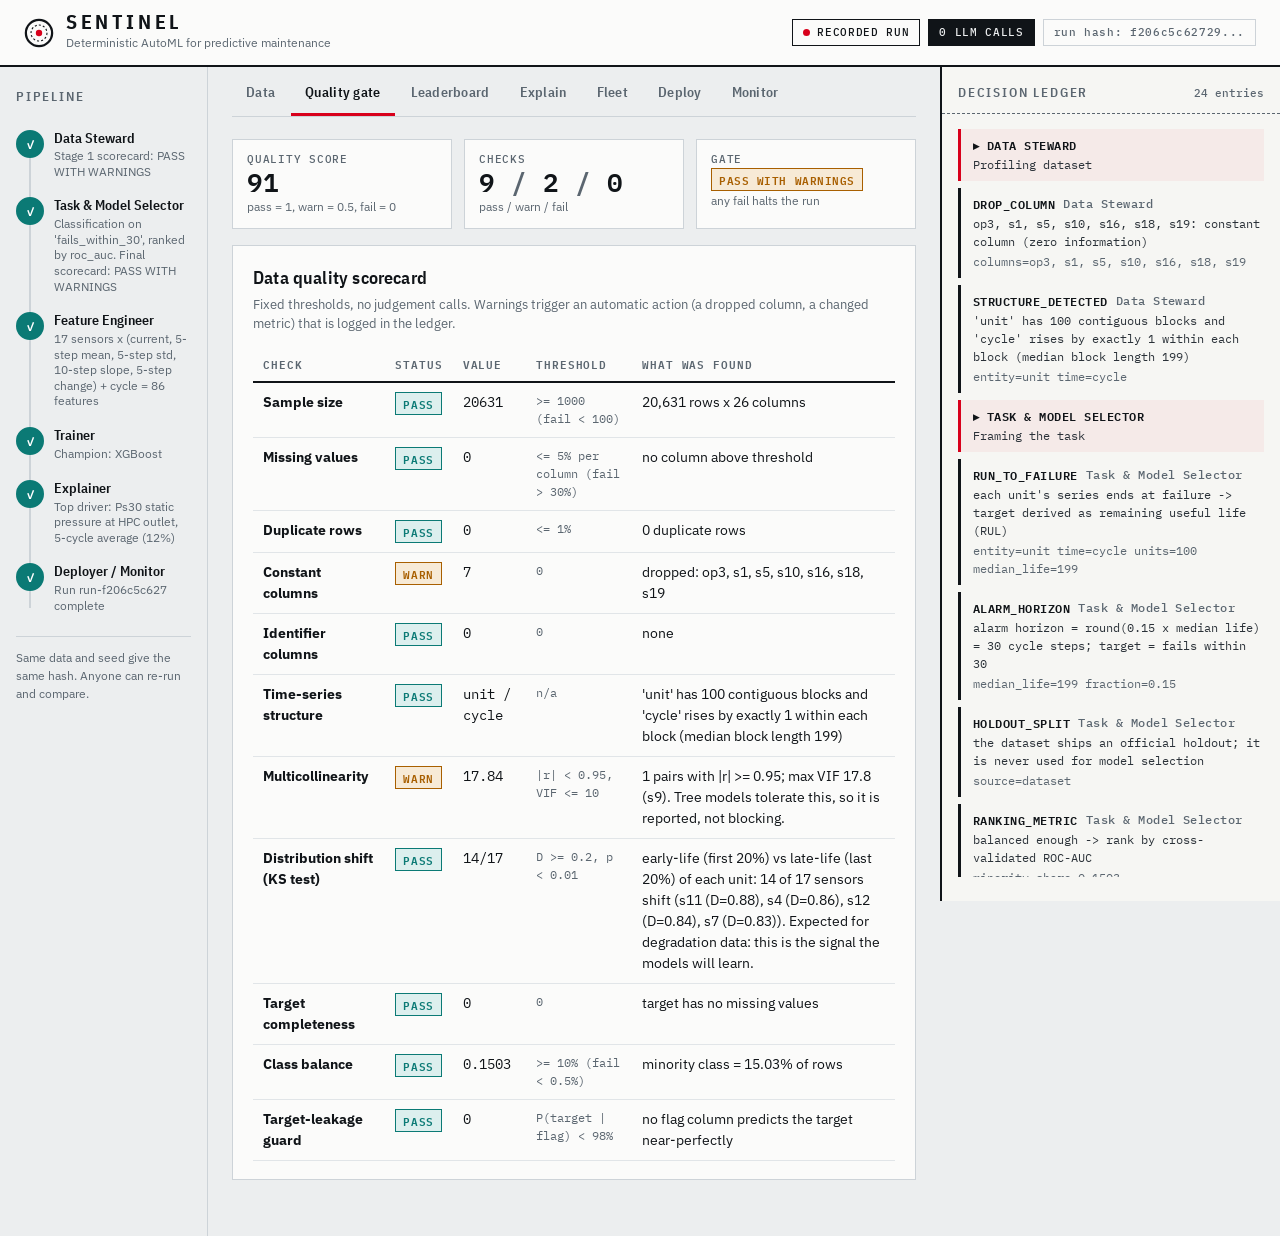
==== docs/demo/index.html @ 11d9ca3c "Sentinel: deterministic AutoML + MLOps for predictive maintenance Six-node LangGraph pipeline (data " ====
<!doctype html>
<html lang="en">
<head>
<meta charset="utf-8">
<meta name="viewport" content="width=device-width, initial-scale=1">
<title>Sentinel: deterministic AutoML for predictive maintenance</title>
<meta name="description" content="Upload sensor data, get a quality scorecard, a cross-validated leaderboard, Tree-SHAP explanations and a deployable model service. No language model in the decision path.">
<link rel="icon" href="data:image/svg+xml,%3Csvg xmlns='http://www.w3.org/2000/svg' viewBox='0 0 32 32'%3E%3Ccircle cx='16' cy='16' r='14' fill='none' stroke='%23101418' stroke-width='3'/%3E%3Ccircle cx='16' cy='16' r='5' fill='%23d8001b'/%3E%3C/svg%3E">
<link rel="preconnect" href="https://fonts.googleapis.com">
<link rel="preconnect" href="https://fonts.gstatic.com" crossorigin>
<link href="https://fonts.googleapis.com/css2?family=IBM+Plex+Mono:wght@400;500;600&family=IBM+Plex+Sans+Condensed:wght@500;600;700&family=IBM+Plex+Sans:wght@400;500;600&display=swap" rel="stylesheet">
<link rel="stylesheet" href="app.css">
</head>
<body>
<header class="top">
  <div class="brand">
    <svg viewBox="0 0 32 32" width="30" height="30" aria-hidden="true"><circle cx="16" cy="16" r="14" fill="none" stroke="currentColor" stroke-width="2.4"/><circle cx="16" cy="16" r="8.5" fill="none" stroke="currentColor" stroke-width="1.2" stroke-dasharray="2.2 2.2"/><circle cx="16" cy="16" r="3.4" fill="#d8001b"/></svg>
    <div><b>SENTINEL</b><span>Deterministic AutoML for predictive maintenance</span></div>
  </div>
  <div class="badges">
    <span class="badge" id="modeBadge">...</span>
    <span class="badge zero" title="Every decision is a rule, a statistical test or a cross-validated metric">0 LLM CALLS</span>
    <span class="badge hash" id="hashBadge" title="Hash of the data, thresholds, decision log and leaderboard">run hash: none yet</span>
  </div>
</header>

<div class="shell">
  <nav class="rail" aria-label="Pipeline">
    <h2>Pipeline</h2>
    <ol id="stations"></ol>
    <div class="rail-note">Same data and seed give the same hash. Anyone can re-run and compare.</div>
  </nav>

  <main class="work">
    <div class="tabs" id="tabs" role="tablist"></div>
    <section id="view" class="view" aria-live="polite"></section>
  </main>

  <aside class="ledger" aria-label="Decision ledger">
    <div class="ledger-head"><h2>Decision ledger</h2><span id="ledgerCount">0 entries</span></div>
    <div class="tape" id="tape"><p class="empty">Every rule the pipeline applies is written here as it fires. Start a run to see it.</p></div>
  </aside>
</div>
<script src="app.js" type="module"></script>
</body>
</html>
---- docs/demo/app.css ----
:root {
  --paper: #eceeef;
  --panel: #fbfbfa;
  --ink: #101418;
  --steel: #5b6670;
  --rule: #cdd3d8;
  --rule-soft: #e1e5e8;
  --red: #d8001b;
  --red-soft: #fbe3e6;
  --teal: #0b7a75;
  --teal-soft: #dcefee;
  --amber: #a85f00;
  --amber-soft: #f7ead6;
  --sans: "IBM Plex Sans", system-ui, -apple-system, "Segoe UI", sans-serif;
  --cond: "IBM Plex Sans Condensed", "IBM Plex Sans", system-ui, sans-serif;
  --mono: "IBM Plex Mono", ui-monospace, "SFMono-Regular", Menlo, Consolas, monospace;
}
* { box-sizing: border-box; }
html, body { margin: 0; background: var(--paper); color: var(--ink); font: 14px/1.5 var(--sans); }
body { min-height: 100vh; }
h1, h2, h3 { font-family: var(--cond); font-weight: 600; margin: 0; letter-spacing: .01em; }
button { font: inherit; cursor: pointer; }
:focus-visible { outline: 2px solid var(--ink); outline-offset: 2px; }
.mono { font-family: var(--mono); }
.num { font-family: var(--mono); font-variant-numeric: tabular-nums; }

/* ---------- header ---------- */
.top { display: flex; justify-content: space-between; align-items: center; gap: 16px; padding: 12px 24px; border-bottom: 2px solid var(--ink); background: var(--panel); flex-wrap: wrap; }
.brand { display: flex; align-items: center; gap: 12px; }
.brand b { font: 700 20px/1 var(--cond); letter-spacing: .18em; display: block; }
.brand span { font-size: 12px; color: var(--steel); }
.badges { display: flex; gap: 8px; flex-wrap: wrap; }
.badge { font: 500 11px/1 var(--mono); letter-spacing: .06em; padding: 7px 10px; border: 1px solid var(--ink); text-transform: uppercase; background: var(--panel); }
.badge.zero { background: var(--ink); color: var(--paper); }
.badge.hash { border-color: var(--rule); color: var(--steel); text-transform: none; }
.badge.live::before { content: ""; display: inline-block; width: 7px; height: 7px; background: var(--teal); border-radius: 50%; margin-right: 7px; }
.badge.rec::before { content: ""; display: inline-block; width: 7px; height: 7px; background: var(--red); border-radius: 50%; margin-right: 7px; }

/* ---------- shell ---------- */
.shell { display: grid; grid-template-columns: 208px minmax(0, 1fr) 340px; gap: 0; min-height: calc(100vh - 66px); }
.rail { border-right: 1px solid var(--rule); padding: 20px 16px; background: var(--paper); }
.rail h2, .ledger h2 { font-size: 13px; letter-spacing: .14em; text-transform: uppercase; color: var(--steel); font-weight: 600; }
#stations { list-style: none; margin: 14px 0; padding: 0; position: relative; }
#stations::before { content: ""; position: absolute; left: 13px; top: 14px; bottom: 14px; width: 2px; background: var(--rule); }
.st { position: relative; display: grid; grid-template-columns: 28px 1fr; gap: 10px; padding: 9px 0; align-items: start; }
.st .dot { width: 28px; height: 28px; border-radius: 50%; border: 2px solid var(--rule); background: var(--paper); display: grid; place-items: center; font: 600 12px var(--mono); color: var(--steel); z-index: 1; }
.st b { display: block; font: 600 14px/1.2 var(--cond); }
.st small { display: block; color: var(--steel); font-size: 12px; line-height: 1.3; margin-top: 2px; min-height: 16px; }
.st.running .dot { border-color: var(--ink); color: var(--ink); background: #fff; animation: pulse 1.1s infinite; }
.st.done .dot { border-color: var(--teal); background: var(--teal); color: #fff; }
.st.halt .dot { border-color: var(--red); background: var(--red); color: #fff; }
@keyframes pulse { 50% { box-shadow: 0 0 0 5px rgba(16,20,24,.12); } }
.rail-note { font-size: 12px; color: var(--steel); border-top: 1px solid var(--rule); padding-top: 12px; }

.work { min-width: 0; padding: 0 24px 40px; background: var(--paper); }
.tabs { display: flex; gap: 2px; border-bottom: 1px solid var(--rule); position: sticky; top: 0; background: var(--paper); z-index: 5; overflow-x: auto; }
.tab { border: 0; background: none; padding: 16px 14px 12px; font: 600 14px var(--cond); color: var(--steel); border-bottom: 3px solid transparent; white-space: nowrap; letter-spacing: .02em; }
.tab[aria-selected="true"] { color: var(--ink); border-bottom-color: var(--red); }
.tab:disabled { opacity: .38; cursor: not-allowed; }
.view { padding-top: 22px; }

/* ---------- primitives ---------- */
.card { background: var(--panel); border: 1px solid var(--rule); padding: 18px 20px; margin-bottom: 16px; }
.card h3 { font-size: 18px; margin-bottom: 4px; }
.sub { color: var(--steel); font-size: 13px; margin: 0 0 12px; max-width: 78ch; }
.grid2 { display: grid; grid-template-columns: repeat(auto-fit, minmax(330px, 1fr)); gap: 16px; }
.btn { border: 2px solid var(--ink); background: var(--ink); color: var(--paper); padding: 9px 16px; font: 600 14px var(--cond); letter-spacing: .04em; text-transform: uppercase; }
.btn:hover { background: #000; }
.btn.ghost { background: transparent; color: var(--ink); }
.btn.ghost:hover { background: var(--ink); color: var(--paper); }
.btn:disabled { opacity: .45; cursor: not-allowed; }
.pill { display: inline-block; font: 600 11px/1 var(--mono); letter-spacing: .05em; padding: 5px 7px; text-transform: uppercase; border: 1px solid; }
.pill.pass, .pill.OK, .pill.STABLE { color: var(--teal); background: var(--teal-soft); border-color: var(--teal); }
.pill.warn, .pill.WATCH { color: var(--amber); background: var(--amber-soft); border-color: var(--amber); }
.pill.fail, .pill.ALERT, .pill.RETRAIN { color: #fff; background: var(--red); border-color: var(--red); }
.pill.info { color: var(--steel); border-color: var(--rule); }
table { border-collapse: collapse; width: 100%; }
th { text-align: left; font: 600 11px var(--mono); letter-spacing: .08em; text-transform: uppercase; color: var(--steel); padding: 8px 10px; border-bottom: 2px solid var(--ink); white-space: nowrap; }
td { padding: 9px 10px; border-bottom: 1px solid var(--rule-soft); vertical-align: top; }
table.mid td { vertical-align: middle; }
tr.clickable { cursor: pointer; }
tr.clickable:hover td { background: #fff; }
tr.sel td { background: #fff; box-shadow: inset 3px 0 0 var(--red); }
.kpis { display: grid; grid-template-columns: repeat(auto-fit, minmax(150px, 1fr)); gap: 12px; margin-bottom: 16px; }
.kpi { background: var(--panel); border: 1px solid var(--rule); padding: 12px 14px; }
.kpi label { display: block; font: 500 11px var(--mono); letter-spacing: .07em; text-transform: uppercase; color: var(--steel); }
.kpi b { font: 600 26px/1.2 var(--mono); }
.kpi small { color: var(--steel); display: block; }
.empty { color: var(--steel); }
.bar { height: 10px; background: var(--rule-soft); position: relative; }
.bar > i { position: absolute; left: 0; top: 0; bottom: 0; background: var(--ink); }
.note { border-left: 3px solid var(--ink); background: #fff; padding: 10px 14px; font-size: 13px; margin: 12px 0; }
code, .code { font-family: var(--mono); font-size: 12.5px; background: #fff; border: 1px solid var(--rule); padding: 1px 5px; }
pre.code { padding: 12px 14px; overflow: auto; white-space: pre; }
.row { display: flex; gap: 12px; align-items: center; flex-wrap: wrap; }
select, input[type=text], input[type=file] { font: inherit; padding: 8px 10px; border: 1px solid var(--ink); background: #fff; }
input[type=range] { accent-color: var(--red); width: 220px; }

/* dataset cards */
.ds { display: grid; grid-template-columns: repeat(auto-fit, minmax(280px, 1fr)); gap: 14px; }
.dsc { background: var(--panel); border: 2px solid var(--rule); padding: 16px; text-align: left; display: block; width: 100%; }
.dsc[aria-pressed="true"] { border-color: var(--ink); box-shadow: 6px 6px 0 var(--ink); }
.dsc h3 { font-size: 18px; margin-bottom: 6px; }
.dsc p { margin: 0 0 10px; color: var(--steel); font-size: 13px; }
.dsc .meta { font: 500 12px var(--mono); color: var(--ink); }

/* ledger */
.ledger { border-left: 2px solid var(--ink); background: #f6f6f3; padding: 16px 0 24px; display: flex; flex-direction: column; max-height: calc(100vh - 66px); position: sticky; top: 0; align-self: start; }
.ledger-head { display: flex; justify-content: space-between; align-items: baseline; padding: 0 16px 10px; border-bottom: 1px dashed var(--steel); }
.ledger-head span { font: 500 11px var(--mono); color: var(--steel); }
.tape { overflow-y: auto; padding: 8px 16px; font: 400 12px/1.5 var(--mono); }
.tape .empty { font-family: var(--sans); font-size: 13px; }
.entry { padding: 7px 0 7px 12px; border-left: 3px solid var(--ink); margin: 7px 0; animation: feed .25s ease-out; }
.entry .tag { display: flex; gap: 8px; align-items: center; font-weight: 600; letter-spacing: .04em; }
.entry .tag i { font-style: normal; color: var(--steel); font-weight: 500; }
.entry .why { color: #2a3138; margin-top: 2px; word-break: break-word; }
.entry.node { border-left-color: var(--red); background: rgba(216,0,27,.05); }
@keyframes feed { from { opacity: 0; transform: translateY(-4px); } }

/* fleet + explanation */
.split { display: grid; grid-template-columns: minmax(300px, 420px) minmax(0, 1fr); gap: 16px; align-items: start; }
.sentence { font: 500 15px/1.55 var(--sans); border-left: 4px solid var(--red); padding: 4px 0 4px 14px; margin: 8px 0 14px; }
.sentence.ok { border-left-color: var(--teal); }
.wf { display: grid; grid-template-columns: minmax(140px, 1.3fr) 1.5fr 54px; gap: 6px 10px; align-items: center; font-size: 12.5px; }
.wf .axis { position: relative; height: 16px; background: linear-gradient(90deg, transparent calc(50% - 1px), var(--steel) calc(50% - 1px), var(--steel) calc(50% + 1px), transparent calc(50% + 1px)); }
.wf .axis i { position: absolute; top: 2px; bottom: 2px; }
.wf .axis i.up { background: var(--red); left: 50%; }
.wf .axis i.dn { background: var(--teal); right: 50%; }
svg text { font-family: var(--mono); font-size: 10px; fill: var(--steel); }
.legend { font-size: 12px; color: var(--steel); }
.spark-grid { display: grid; grid-template-columns: repeat(auto-fit, minmax(180px, 1fr)); gap: 10px; }
.spark b { font: 500 11px var(--sans); display: block; margin-bottom: 2px; }

@media (max-width: 1180px) {
  .shell { grid-template-columns: 180px minmax(0, 1fr); }
  .ledger { grid-column: 1 / -1; position: static; max-height: 420px; border-left: 0; border-top: 2px solid var(--ink); }
}
@media (max-width: 760px) {
  .shell { grid-template-columns: 1fr; }
  .rail { border-right: 0; border-bottom: 1px solid var(--rule); }
  #stations { display: grid; grid-template-columns: repeat(2, 1fr); gap: 0 12px; }
  #stations::before { display: none; }
  .work { padding: 0 16px 32px; }
  .top { padding: 12px 16px; }
  .split { grid-template-columns: 1fr; }
}
@media (prefers-reduced-motion: reduce) { * { animation: none !important; transition: none !important; } }
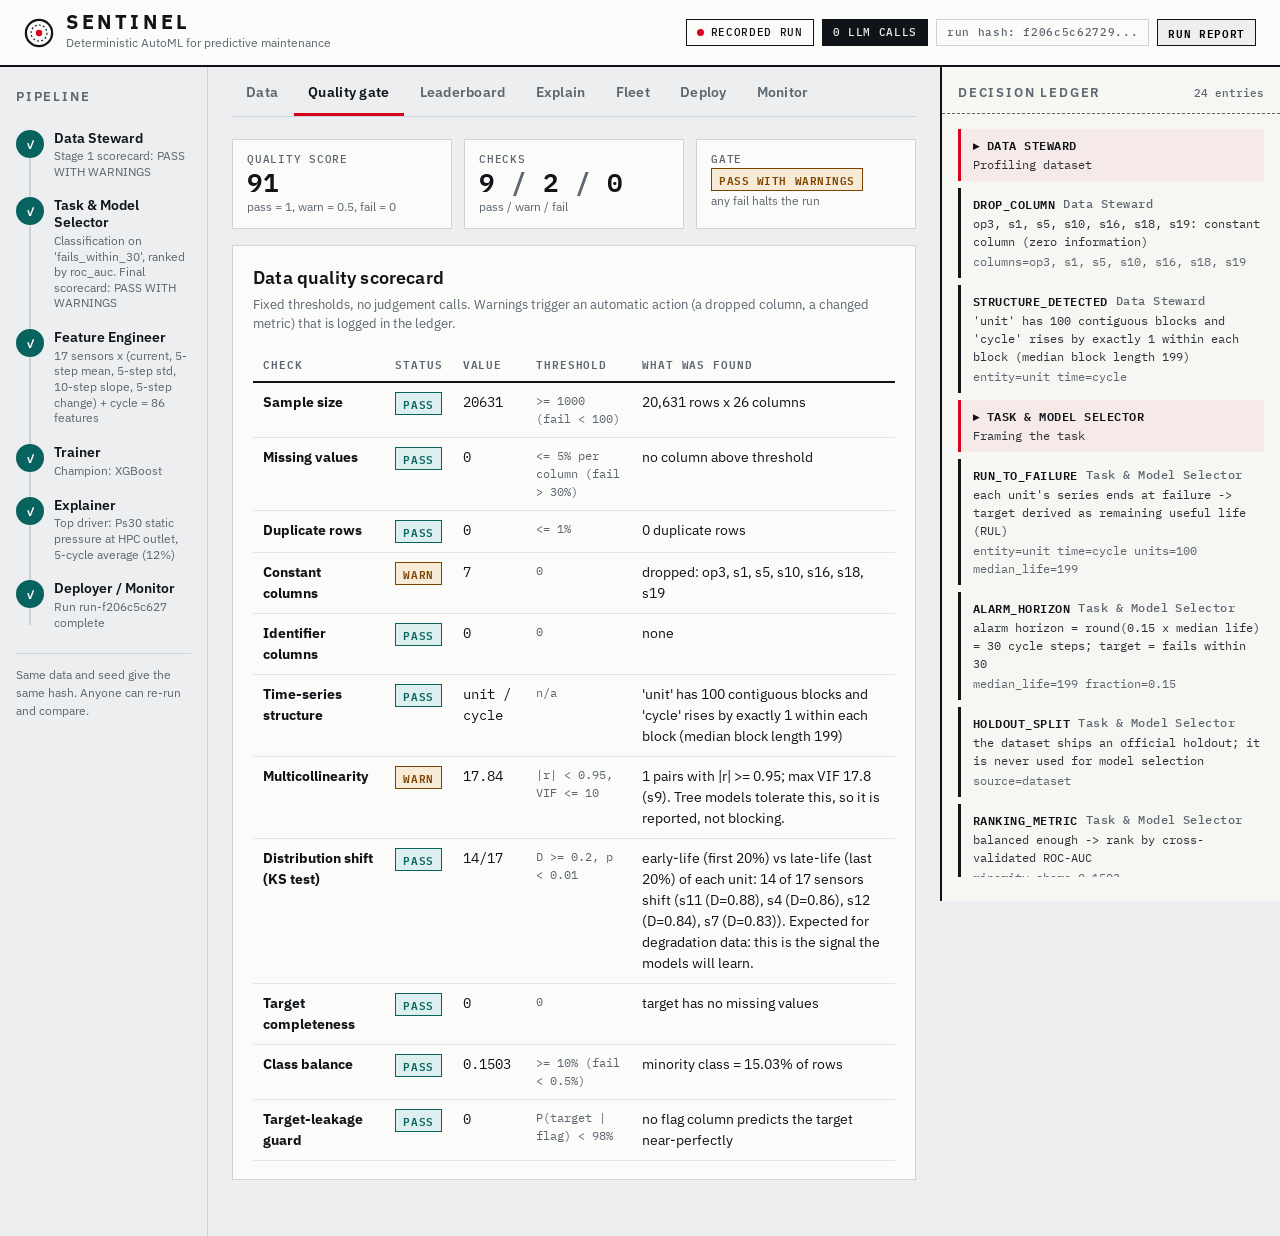
==== commit 0e34aa34: "Polish pass: brand assets, offline fonts, upload and path hardening, run report, community files Ant" ====
--- a/docs/demo/index.html
+++ b/docs/demo/index.html
@@ -5,10 +5,12 @@
 <meta name="viewport" content="width=device-width, initial-scale=1">
 <title>Sentinel: deterministic AutoML for predictive maintenance</title>
 <meta name="description" content="Upload sensor data, get a quality scorecard, a cross-validated leaderboard, Tree-SHAP explanations and a deployable model service. No language model in the decision path.">
-<link rel="icon" href="data:image/svg+xml,%3Csvg xmlns='http://www.w3.org/2000/svg' viewBox='0 0 32 32'%3E%3Ccircle cx='16' cy='16' r='14' fill='none' stroke='%23101418' stroke-width='3'/%3E%3Ccircle cx='16' cy='16' r='5' fill='%23d8001b'/%3E%3C/svg%3E">
-<link rel="preconnect" href="https://fonts.googleapis.com">
-<link rel="preconnect" href="https://fonts.gstatic.com" crossorigin>
-<link href="https://fonts.googleapis.com/css2?family=IBM+Plex+Mono:wght@400;500;600&family=IBM+Plex+Sans+Condensed:wght@500;600;700&family=IBM+Plex+Sans:wght@400;500;600&display=swap" rel="stylesheet">
+<link rel="icon" type="image/svg+xml" href="logo_mark.svg">
+<link rel="icon" type="image/png" sizes="32x32" href="favicon-32.png">
+<link rel="icon" type="image/png" sizes="16x16" href="favicon-16.png">
+<link rel="apple-touch-icon" sizes="180x180" href="apple-touch-icon.png">
+<meta name="theme-color" content="#eceeef">
+<link rel="stylesheet" href="fonts/fonts.css">
 <link rel="stylesheet" href="app.css">
 </head>
 <body>
@@ -21,6 +23,7 @@
     <span class="badge" id="modeBadge">...</span>
     <span class="badge zero" title="Every decision is a rule, a statistical test or a cross-validated metric">0 LLM CALLS</span>
     <span class="badge hash" id="hashBadge" title="Hash of the data, thresholds, decision log and leaderboard">run hash: none yet</span>
+    <button class="badge" id="btnExportCert" style="cursor:pointer;border-color:var(--ink);background:var(--paper);font-weight:600" title="Open a printable report of this run: data, scorecard, leaderboard, run hash">Run report</button>
   </div>
 </header>
 
--- a/docs/demo/fonts/fonts.css
+++ b/docs/demo/fonts/fonts.css
@@ -0,0 +1,53 @@
+@font-face {
+  font-family: 'IBM Plex Mono';
+  font-style: normal;
+  font-weight: 400;
+  font-display: swap;
+  src: url("-F63fjptAgt5VM-kVkqdyU8n5ig.ttf.woff2") format('truetype');
+}
+@font-face {
+  font-family: 'IBM Plex Mono';
+  font-style: normal;
+  font-weight: 500;
+  font-display: swap;
+  src: url("-F6qfjptAgt5VM-kVkqdyU8n3twJ8lc.ttf.woff2") format('truetype');
+}
+@font-face {
+  font-family: 'IBM Plex Mono';
+  font-style: normal;
+  font-weight: 600;
+  font-display: swap;
+  src: url("-F6qfjptAgt5VM-kVkqdyU8n3vAO8lc.ttf.woff2") format('truetype');
+}
+@font-face {
+  font-family: 'IBM Plex Sans';
+  font-style: normal;
+  font-weight: 400;
+  font-stretch: normal;
+  font-display: swap;
+  src: url("zYXGKVElMYYaJe8bpLHnCwDKr932-G7dytD-Dmu1swZSAXcomDVmadSD6llzAA.ttf.woff2") format('truetype');
+}
+@font-face {
+  font-family: 'IBM Plex Sans';
+  font-style: normal;
+  font-weight: 500;
+  font-stretch: normal;
+  font-display: swap;
+  src: url("zYXGKVElMYYaJe8bpLHnCwDKr932-G7dytD-Dmu1swZSAXcomDVmadSD2FlzAA.ttf.woff2") format('truetype');
+}
+@font-face {
+  font-family: 'IBM Plex Sans';
+  font-style: normal;
+  font-weight: 600;
+  font-stretch: normal;
+  font-display: swap;
+  src: url("zYXGKVElMYYaJe8bpLHnCwDKr932-G7dytD-Dmu1swZSAXcomDVmadSDNF5zAA.ttf.woff2") format('truetype');
+}
+@font-face {
+  font-family: 'IBM Plex Sans';
+  font-style: normal;
+  font-weight: 700;
+  font-stretch: normal;
+  font-display: swap;
+  src: url("zYXGKVElMYYaJe8bpLHnCwDKr932-G7dytD-Dmu1swZSAXcomDVmadSDDV5zAA.ttf.woff2") format('truetype');
+}
--- a/docs/demo/app.css
+++ b/docs/demo/app.css
@@ -7,9 +7,9 @@
   --rule-soft: #e1e5e8;
   --red: #d8001b;
   --red-soft: #fbe3e6;
-  --teal: #0b7a75;
+  --teal: #08635f;
   --teal-soft: #dcefee;
-  --amber: #a85f00;
+  --amber: #7c4400;
   --amber-soft: #f7ead6;
   --sans: "IBM Plex Sans", system-ui, -apple-system, "Segoe UI", sans-serif;
   --cond: "IBM Plex Sans Condensed", "IBM Plex Sans", system-ui, sans-serif;
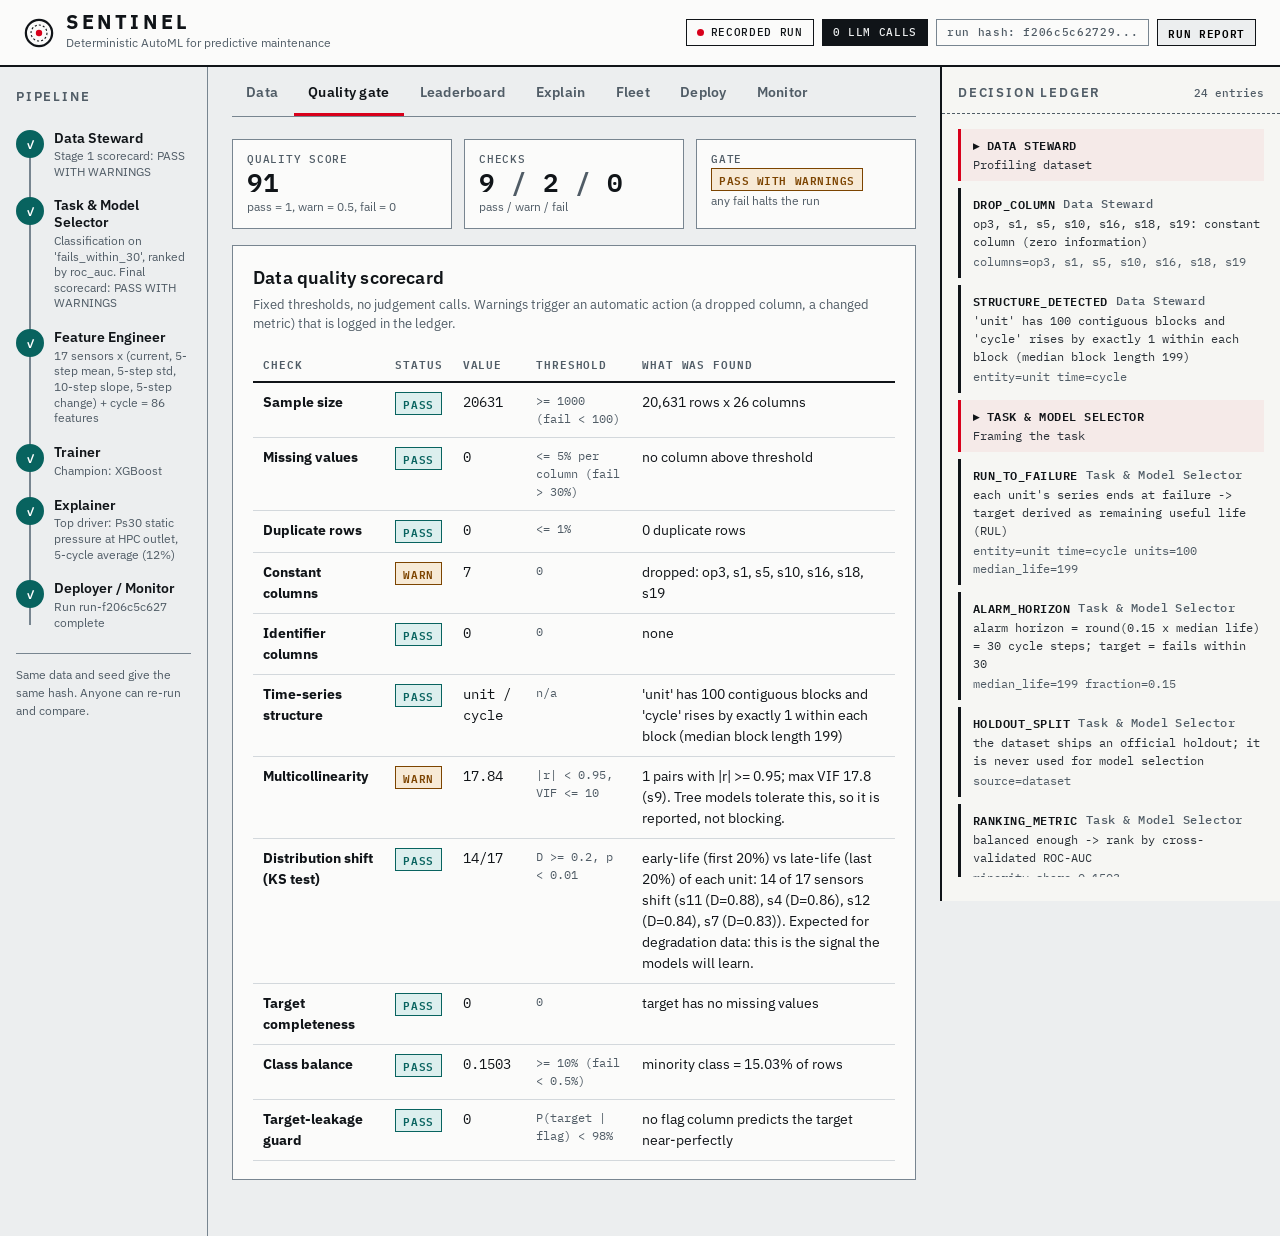
==== commit 55995686: "feat: complete Pass 2 evidence-first hardening, multi-dataset support, and accessibility" ====
--- a/docs/demo/index.html
+++ b/docs/demo/index.html
@@ -36,12 +36,13 @@
 
   <main class="work">
     <div class="tabs" id="tabs" role="tablist"></div>
-    <section id="view" class="view" aria-live="polite"></section>
+    <section id="view" class="view"></section>
   </main>
 
   <aside class="ledger" aria-label="Decision ledger">
     <div class="ledger-head"><h2>Decision ledger</h2><span id="ledgerCount">0 entries</span></div>
-    <div class="tape" id="tape"><p class="empty">Every rule the pipeline applies is written here as it fires. Start a run to see it.</p></div>
+    <div class="tape" id="tape" role="log" aria-live="polite" aria-relevant="additions"><p class="empty">Every rule the pipeline applies is written here as it fires. Start a run to see it.</p></div>
+
   </aside>
 </div>
 <script src="app.js" type="module"></script>
--- a/docs/demo/fonts/fonts.css
+++ b/docs/demo/fonts/fonts.css
@@ -3,21 +3,21 @@
   font-style: normal;
   font-weight: 400;
   font-display: swap;
-  src: url("-F63fjptAgt5VM-kVkqdyU8n5ig.ttf.woff2") format('truetype');
+  src: url("-F63fjptAgt5VM-kVkqdyU8n5ig.ttf.woff2") format('woff2');
 }
 @font-face {
   font-family: 'IBM Plex Mono';
   font-style: normal;
   font-weight: 500;
   font-display: swap;
-  src: url("-F6qfjptAgt5VM-kVkqdyU8n3twJ8lc.ttf.woff2") format('truetype');
+  src: url("-F6qfjptAgt5VM-kVkqdyU8n3twJ8lc.ttf.woff2") format('woff2');
 }
 @font-face {
   font-family: 'IBM Plex Mono';
   font-style: normal;
   font-weight: 600;
   font-display: swap;
-  src: url("-F6qfjptAgt5VM-kVkqdyU8n3vAO8lc.ttf.woff2") format('truetype');
+  src: url("-F6qfjptAgt5VM-kVkqdyU8n3vAO8lc.ttf.woff2") format('woff2');
 }
 @font-face {
   font-family: 'IBM Plex Sans';
@@ -25,7 +25,7 @@
   font-weight: 400;
   font-stretch: normal;
   font-display: swap;
-  src: url("zYXGKVElMYYaJe8bpLHnCwDKr932-G7dytD-Dmu1swZSAXcomDVmadSD6llzAA.ttf.woff2") format('truetype');
+  src: url("zYXGKVElMYYaJe8bpLHnCwDKr932-G7dytD-Dmu1swZSAXcomDVmadSD6llzAA.ttf.woff2") format('woff2');
 }
 @font-face {
   font-family: 'IBM Plex Sans';
@@ -33,7 +33,7 @@
   font-weight: 500;
   font-stretch: normal;
   font-display: swap;
-  src: url("zYXGKVElMYYaJe8bpLHnCwDKr932-G7dytD-Dmu1swZSAXcomDVmadSD2FlzAA.ttf.woff2") format('truetype');
+  src: url("zYXGKVElMYYaJe8bpLHnCwDKr932-G7dytD-Dmu1swZSAXcomDVmadSD2FlzAA.ttf.woff2") format('woff2');
 }
 @font-face {
   font-family: 'IBM Plex Sans';
@@ -41,7 +41,7 @@
   font-weight: 600;
   font-stretch: normal;
   font-display: swap;
-  src: url("zYXGKVElMYYaJe8bpLHnCwDKr932-G7dytD-Dmu1swZSAXcomDVmadSDNF5zAA.ttf.woff2") format('truetype');
+  src: url("zYXGKVElMYYaJe8bpLHnCwDKr932-G7dytD-Dmu1swZSAXcomDVmadSDNF5zAA.ttf.woff2") format('woff2');
 }
 @font-face {
   font-family: 'IBM Plex Sans';
@@ -49,5 +49,5 @@
   font-weight: 700;
   font-stretch: normal;
   font-display: swap;
-  src: url("zYXGKVElMYYaJe8bpLHnCwDKr932-G7dytD-Dmu1swZSAXcomDVmadSDDV5zAA.ttf.woff2") format('truetype');
+  src: url("zYXGKVElMYYaJe8bpLHnCwDKr932-G7dytD-Dmu1swZSAXcomDVmadSDDV5zAA.ttf.woff2") format('woff2');
 }
--- a/docs/demo/app.css
+++ b/docs/demo/app.css
@@ -2,10 +2,11 @@
   --paper: #eceeef;
   --panel: #fbfbfa;
   --ink: #101418;
-  --steel: #5b6670;
-  --rule: #cdd3d8;
-  --rule-soft: #e1e5e8;
+  --steel: #505c66;
+  --rule: #788590;
+  --rule-soft: #d3d8dc;
   --red: #d8001b;
+
   --red-soft: #fbe3e6;
   --teal: #08635f;
   --teal-soft: #dcefee;
@@ -95,6 +96,9 @@
 .row { display: flex; gap: 12px; align-items: center; flex-wrap: wrap; }
 select, input[type=text], input[type=file] { font: inherit; padding: 8px 10px; border: 1px solid var(--ink); background: #fff; }
 input[type=range] { accent-color: var(--red); width: 220px; }
+input[type=range].sim-slider { min-height: 28px; cursor: pointer; }
+.table-wrap { overflow-x: auto; -webkit-overflow-scrolling: touch; width: 100%; margin-bottom: 8px; }
+
 
 /* dataset cards */
 .ds { display: grid; grid-template-columns: repeat(auto-fit, minmax(280px, 1fr)); gap: 14px; }
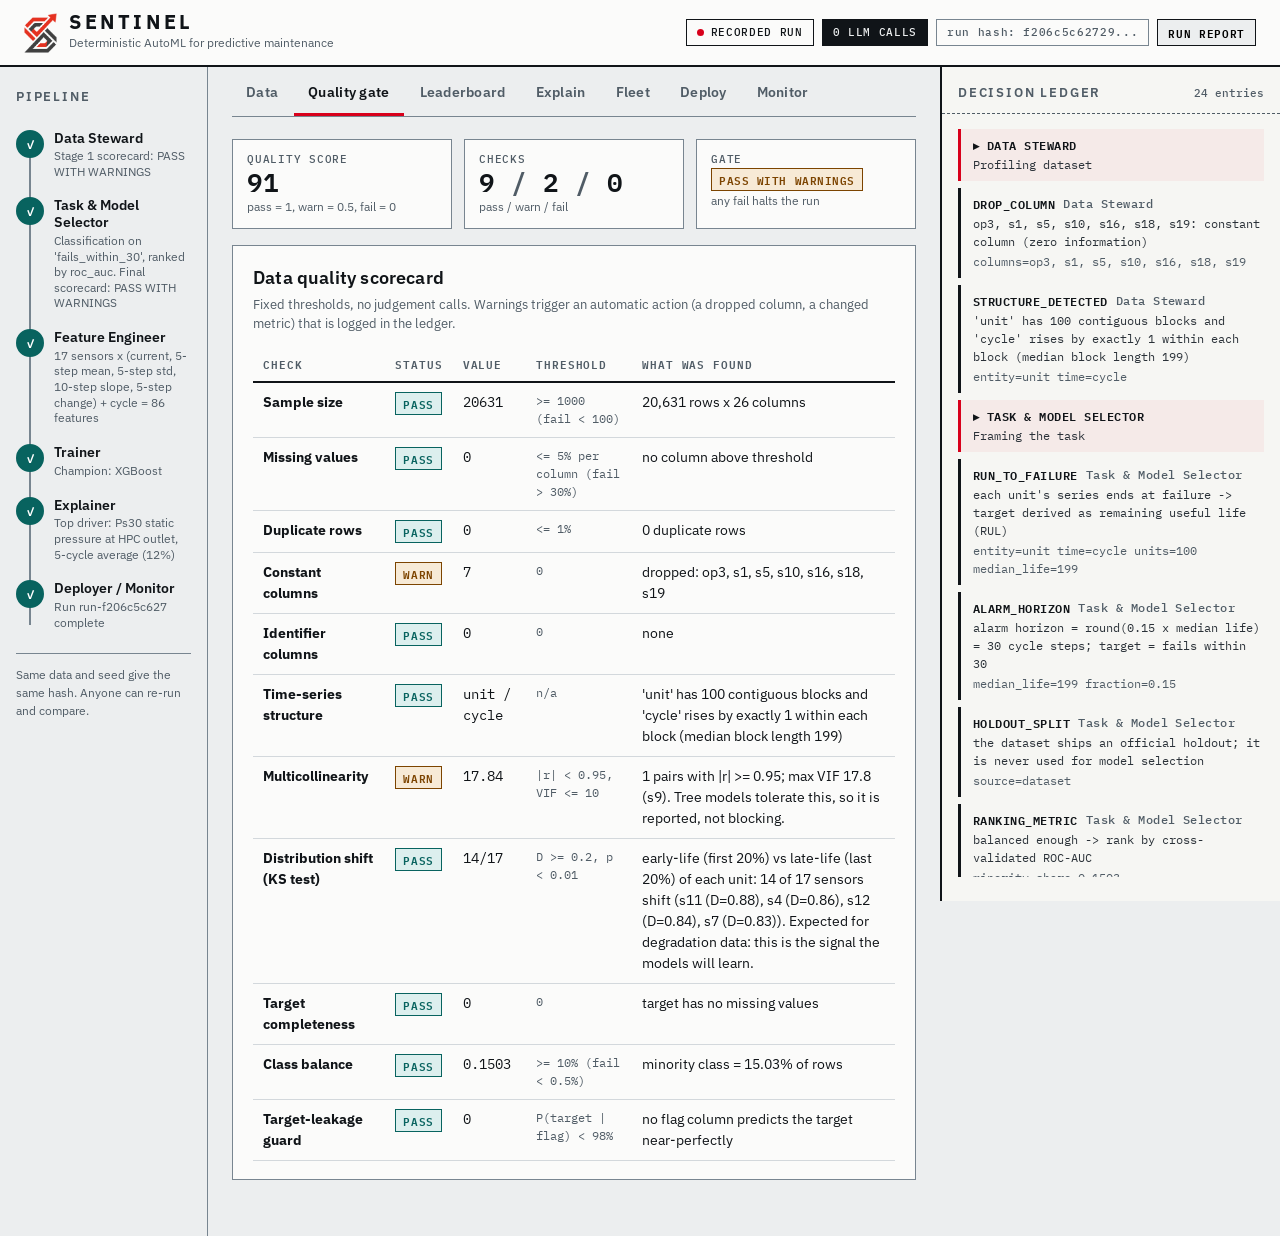
==== commit fab6404a: "Use the official Sentinel logo in the app, demo, README banner and social preview Co-Authored-By: Cl" ====
--- a/docs/demo/index.html
+++ b/docs/demo/index.html
@@ -1,12 +1,13 @@
 <!doctype html>
 <html lang="en">
 <head>
+<meta name="sentinel-static" content="1">
 <meta charset="utf-8">
 <meta name="viewport" content="width=device-width, initial-scale=1">
 <title>Sentinel: deterministic AutoML for predictive maintenance</title>
 <meta name="description" content="Upload sensor data, get a quality scorecard, a cross-validated leaderboard, Tree-SHAP explanations and a deployable model service. No language model in the decision path.">
-<link rel="icon" type="image/svg+xml" href="logo_mark.svg">
 <link rel="icon" type="image/png" sizes="32x32" href="favicon-32.png">
+<link rel="icon" type="image/png" sizes="48x48" href="favicon-48.png">
 <link rel="icon" type="image/png" sizes="16x16" href="favicon-16.png">
 <link rel="apple-touch-icon" sizes="180x180" href="apple-touch-icon.png">
 <meta name="theme-color" content="#eceeef">
@@ -16,7 +17,7 @@
 <body>
 <header class="top">
   <div class="brand">
-    <svg viewBox="0 0 32 32" width="30" height="30" aria-hidden="true"><circle cx="16" cy="16" r="14" fill="none" stroke="currentColor" stroke-width="2.4"/><circle cx="16" cy="16" r="8.5" fill="none" stroke="currentColor" stroke-width="1.2" stroke-dasharray="2.2 2.2"/><circle cx="16" cy="16" r="3.4" fill="#d8001b"/></svg>
+    <img class="mark" src="logo_mark.png" width="33" height="40" alt="">
     <div><b>SENTINEL</b><span>Deterministic AutoML for predictive maintenance</span></div>
   </div>
   <div class="badges">
--- a/docs/demo/app.css
+++ b/docs/demo/app.css
@@ -149,3 +149,21 @@
   .split { grid-template-columns: 1fr; }
 }
 @media (prefers-reduced-motion: reduce) { * { animation: none !important; transition: none !important; } }
+
+/* fleet: what-if and cost cards */
+.whatif, .econ { margin-top: 16px; background: var(--paper); border: 1px solid var(--rule); padding: 14px; }
+.whatif { border-color: var(--ink); }
+.whatif h3, .econ h3 { font-size: 14px; margin: 0; letter-spacing: .02em; }
+.whatif .sub, .econ .sub { margin: 2px 0 0; font-size: 12px; }
+.whatif-head { display: flex; justify-content: space-between; align-items: flex-start; flex-wrap: wrap; gap: 8px; }
+.whatif-head .btn { font-size: 11px; padding: 3px 8px; }
+.sim-rows { margin-top: 12px; display: grid; gap: 8px; }
+.sim-row { display: grid; grid-template-columns: minmax(140px, 1.4fr) 1.5fr minmax(96px, 1fr); gap: 8px; align-items: center; font-size: 12px; }
+.sim-row input[type=range] { width: 100%; min-height: 28px; cursor: pointer; }
+.sim-out { margin-top: 12px; padding-top: 10px; border-top: 1px dashed var(--rule); display: flex; justify-content: space-between; align-items: center; font-size: 12px; color: var(--steel); }
+.sim-out b { font-size: 15px; color: var(--ink); }
+.econ-inputs { margin-top: 10px; display: grid; grid-template-columns: repeat(auto-fit, minmax(160px, 1fr)); gap: 12px; }
+.econ-inputs label { font: 500 11px var(--mono); color: var(--steel); display: grid; gap: 4px; }
+.econ-inputs input { font: inherit; padding: 6px 8px; border: 1px solid var(--ink); background: #fff; width: 100%; }
+.econ-table { margin-top: 10px; }
+.econ-table td:first-child { white-space: normal; }
